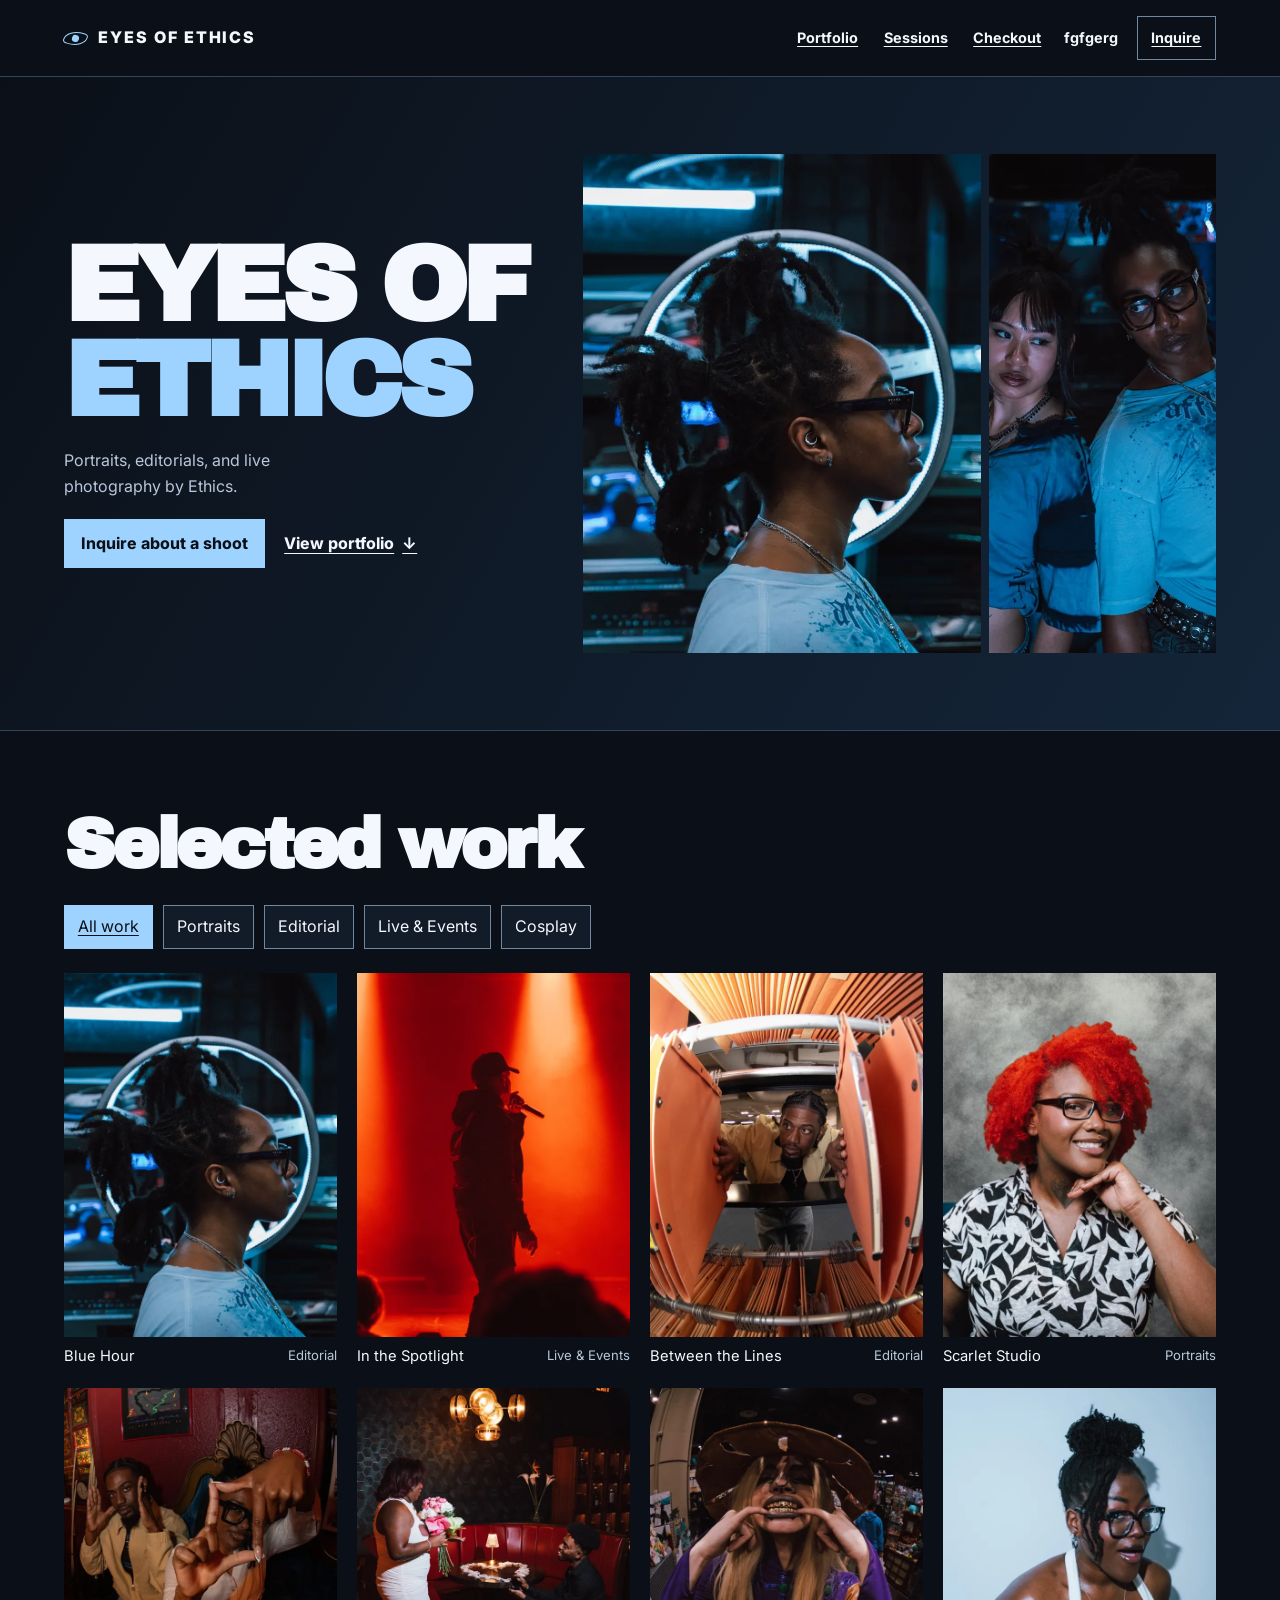
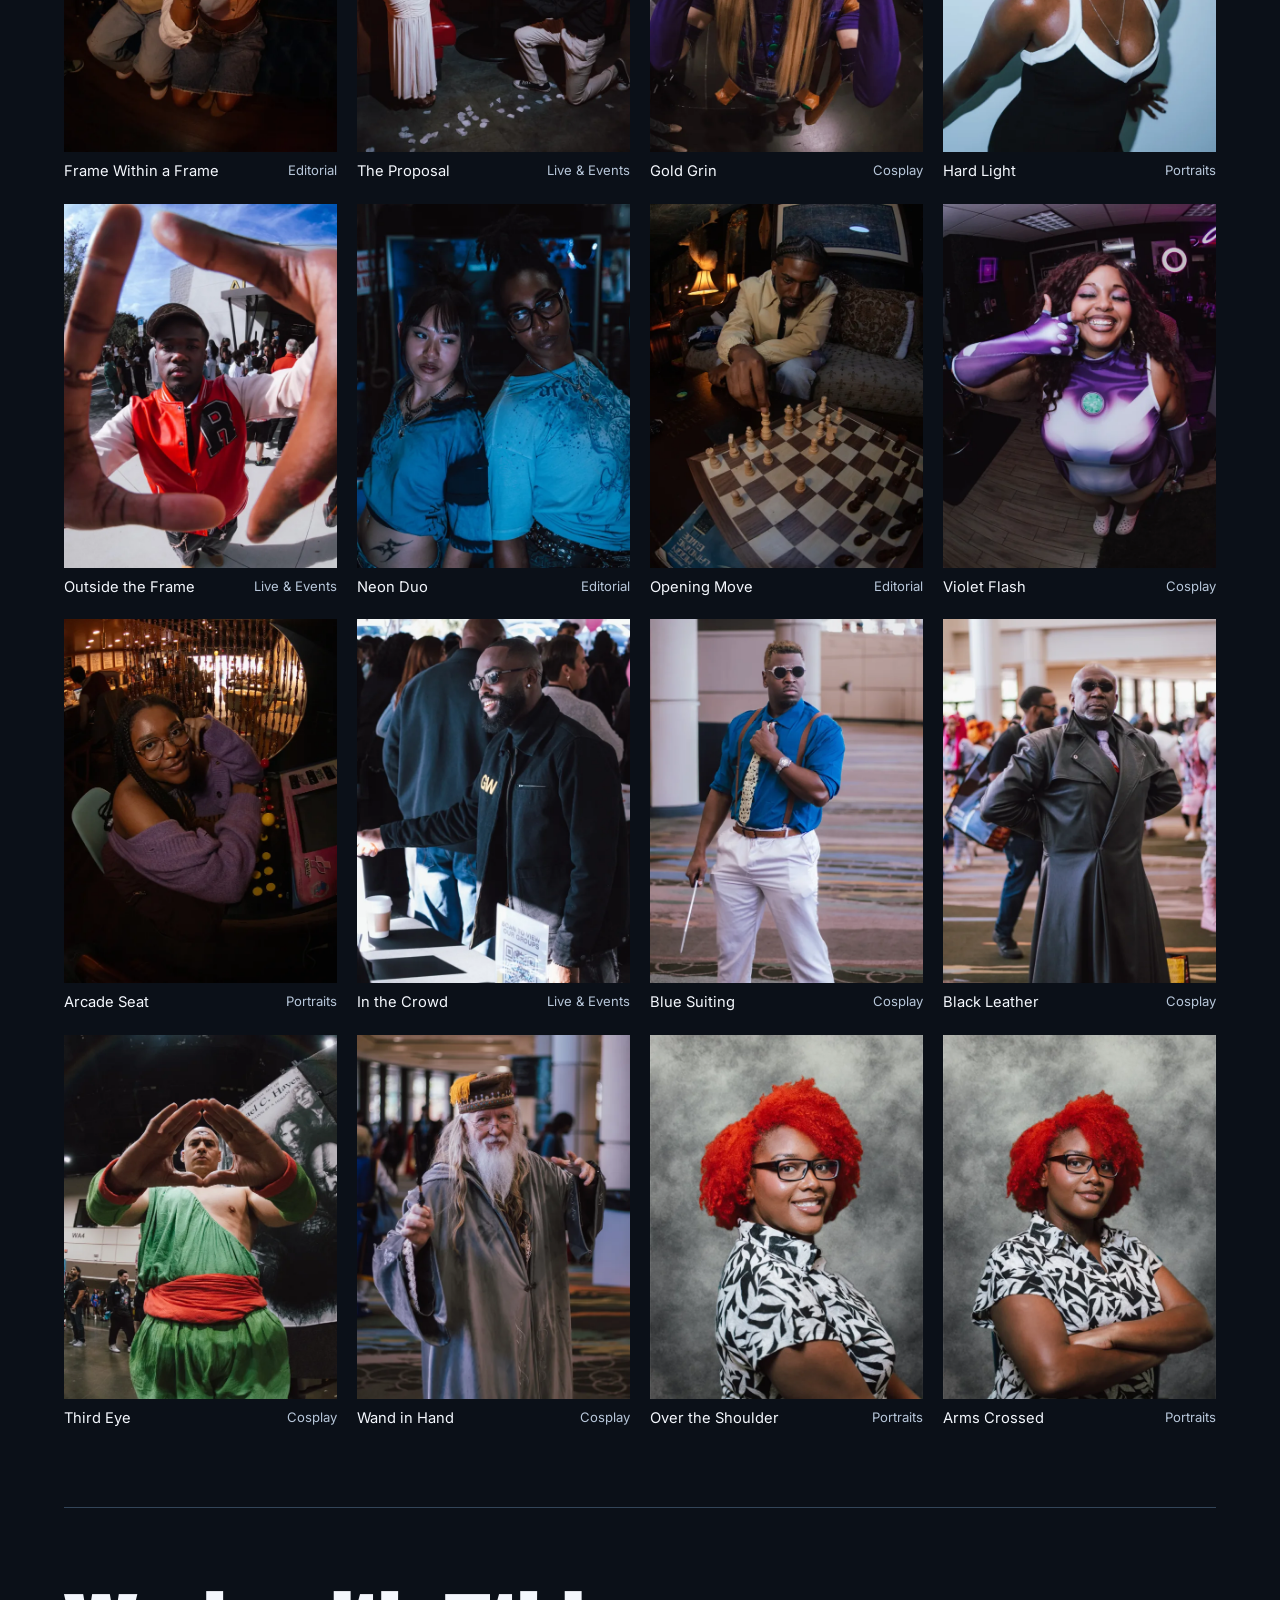
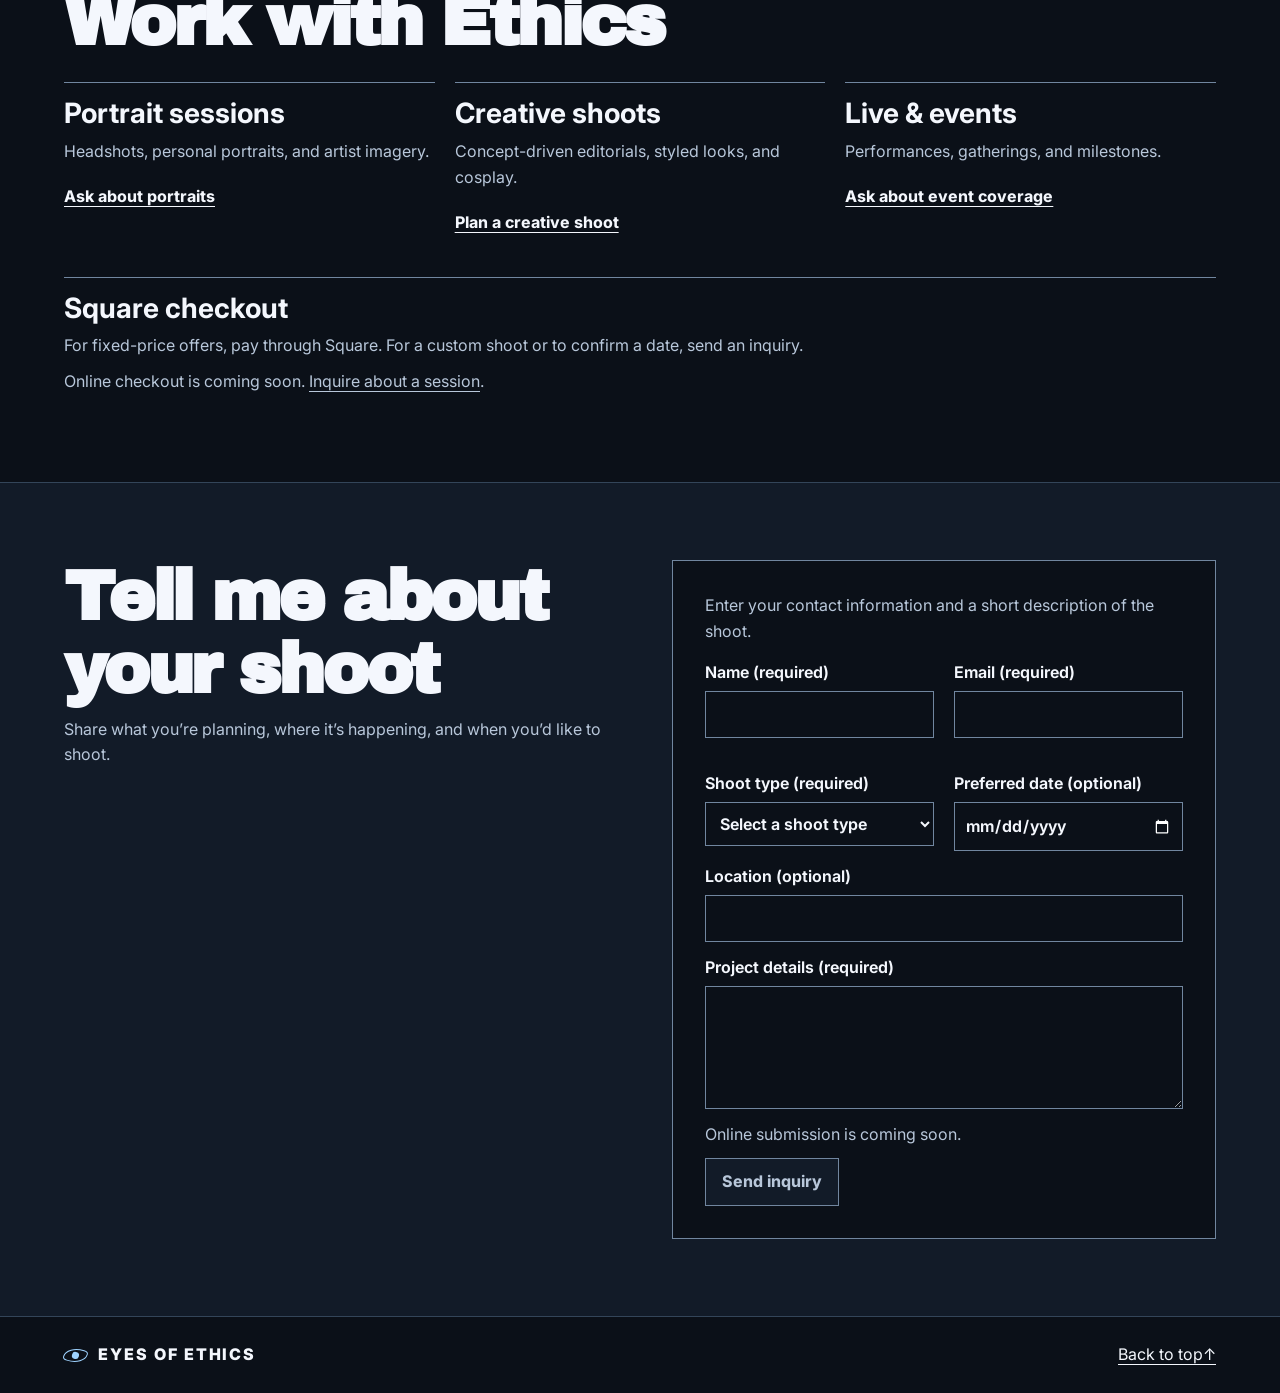
==== Eyes-of-Ethics/index.html @ e84295e5 "update" ====
<!DOCTYPE html>
<html lang="en">
    <head>
        <meta charset="UTF-8">
        <meta name="viewport" content="width=device-width, initial-scale=1.0">
        <meta name="description" content="Photography by Ethics, from creative portraits and editorials to live events and cosplay.">
        <meta name="theme-color" content="#0b1018">
        <title>Eyes of Ethics | Photography by Ethics</title>
        <link rel="stylesheet" href="https://fonts.googleapis.com/css2?family=Archivo+Black&amp;family=Inter:wght@400;600;700;800&amp;display=swap">
        <link rel="stylesheet" href="styles.css">
        <script src="config.js" defer></script>
        <script src="site.js" defer></script>
    </head>
    <body id="top">
        <a class="skip" href="#main">Skip to main content</a>

        <header class="site-header shell">
            <a class="wordmark" href="#top">
                <span class="mark" aria-hidden="true"></span>
                Eyes of Ethics
            </a>
            <nav aria-label="Main navigation">
                <a href="#work">Portfolio</a>
                <a href="#sessions">Sessions</a>
                <a href="#quick-orders">Checkout</a> fgfgerg
                <a class="nav-cta" href="#inquire">Inquire</a>
            </nav>
        </header>

        <main id="main" tabindex="-1">
            <section class="hero" aria-labelledby="hero-title">
                <div class="hero-inner shell">
                    <div class="hero-copy">
                        <h1 id="hero-title">Eyes of <span>Ethics</span></h1>
                        <p class="lede">Portraits, editorials, and live photography by Ethics.</p>
                        <div class="actions">
                            <a class="button" href="#inquire">Inquire about a shoot</a>
                            <a class="text-link" href="#work">View portfolio <span aria-hidden="true">↓</span></a>
                        </div>
                    </div>

                    <div class="hero-images">
                        <img
                            src="assets/DSC06698-1440.webp"
                            width="1440"
                            height="1920"
                            srcset="assets/DSC06698-600.webp 600w, assets/DSC06698-1440.webp 1440w"
                            sizes="(max-width: 740px) 66vw, 38vw"
                            alt="A portrait in profile framed by an electric blue ring light"
                            fetchpriority="high"
                        >
                        <img
                            src="assets/DSC06768-600.webp"
                            width="600"
                            height="800"
                            alt="Two people in graphic tees pose back to back under blue light"
                        >
                    </div>
                </div>
            </section>

            <section class="archive" id="work" aria-labelledby="work-title">
                <div class="shell">
                    <div class="section-heading">
                        <h2 id="work-title">Selected work</h2>
                    </div>

                    <div class="filters" role="group" aria-label="Filter portfolio" hidden>
                        <button type="button" data-filter="All" aria-pressed="true">All work</button>
                        <button type="button" data-filter="Portraits" aria-pressed="false">Portraits</button>
                        <button type="button" data-filter="Editorial" aria-pressed="false">Editorial</button>
                        <button type="button" data-filter="Live &amp; Events" aria-pressed="false">Live &amp; Events</button>
                        <button type="button" data-filter="Cosplay" aria-pressed="false">Cosplay</button>
                    </div>
                    <p class="sr-only" id="gallery-status" role="status"></p>

                    <div class="gallery">
                    <figure class="frame" data-category="Editorial">
                        <a href="assets/DSC06698-1440.webp" aria-labelledby="title-1" aria-describedby="photo-1">
                            <img
                                id="photo-1"
                                src="assets/DSC06698-600.webp"
                                width="600"
                                height="800"
                                alt="Side profile in glasses against a blue ring light"
                                width="600"
                                height="800"
                                loading="lazy"
                                decoding="async"
                            >
                        </a>
                        <figcaption>
                            <span id="title-1">Blue Hour</span>
                            <small>Editorial</small>
                        </figcaption>
                    </figure>

                    <figure class="frame" data-category="Live &amp; Events">
                        <a href="assets/IMG_2358-1440.webp" aria-labelledby="title-2" aria-describedby="photo-2">
                            <img
                                id="photo-2"
                                src="assets/IMG_2358-600.webp"
                                alt="Performer holding a microphone under orange spotlights"
                                width="600"
                                height="900"
                                loading="lazy"
                                decoding="async"
                            >
                        </a>
                        <figcaption>
                            <span id="title-2">In the Spotlight</span>
                            <small>Live &amp; Events</small>
                        </figcaption>
                    </figure>

                    <figure class="frame" data-category="Editorial">
                        <a href="assets/IMG_0804-1440.webp" aria-labelledby="title-3" aria-describedby="photo-3">
                            <img
                                id="photo-3"
                                src="assets/IMG_0804-600.webp"
                                alt="Wide-angle portrait between rows of orange chairs"
                                width="600"
                                height="800"
                                loading="lazy"
                                decoding="async"
                            >
                        </a>
                        <figcaption>
                            <span id="title-3">Between the Lines</span>
                            <small>Editorial</small>
                        </figcaption>
                    </figure>

                    <figure class="frame" data-category="Portraits">
                        <a href="assets/ash1-1440.webp" aria-labelledby="title-4" aria-describedby="photo-4">
                            <img
                                id="photo-4"
                                src="assets/ash1-600.webp"
                                alt="Smiling portrait with bright red hair and black glasses"
                                width="600"
                                height="900"
                                loading="lazy"
                                decoding="async"
                            >
                        </a>
                        <figcaption>
                            <span id="title-4">Scarlet Studio</span>
                            <small>Portraits</small>
                        </figcaption>
                    </figure>

                    <figure class="frame" data-category="Editorial">
                        <a href="assets/IMG_0892-1440.webp" aria-labelledby="title-5" aria-describedby="photo-5">
                            <img
                                id="photo-5"
                                src="assets/IMG_0892-600.webp"
                                alt="Two people making frames with their hands in a red room"
                                width="600"
                                height="801"
                                loading="lazy"
                                decoding="async"
                            >
                        </a>
                        <figcaption>
                            <span id="title-5">Frame Within a Frame</span>
                            <small>Editorial</small>
                        </figcaption>
                    </figure>

                    <figure class="frame" data-category="Live &amp; Events">
                        <a href="assets/IMG00094-1440.webp" aria-labelledby="title-6" aria-describedby="photo-6">
                            <img
                                id="photo-6"
                                src="assets/IMG00094-600.webp"
                                alt="A kneeling proposal beside roses in a red restaurant booth"
                                width="600"
                                height="801"
                                loading="lazy"
                                decoding="async"
                            >
                        </a>
                        <figcaption>
                            <span id="title-6">The Proposal</span>
                            <small>Live &amp; Events</small>
                        </figcaption>
                    </figure>

                    <figure class="frame" data-category="Cosplay">
                        <a href="assets/IMG_8602-1440.webp" aria-labelledby="title-7" aria-describedby="photo-7">
                            <img
                                id="photo-7"
                                src="assets/IMG_8602-600.webp"
                                alt="Cosplayer in purple holding up a grin beneath a wide hat"
                                width="600"
                                height="900"
                                loading="lazy"
                                decoding="async"
                            >
                        </a>
                        <figcaption>
                            <span id="title-7">Gold Grin</span>
                            <small>Cosplay</small>
                        </figcaption>
                    </figure>

                    <figure class="frame" data-category="Portraits">
                        <a href="assets/IMG_4304-1440.webp" aria-labelledby="title-8" aria-describedby="photo-8">
                            <img
                                id="photo-8"
                                src="assets/IMG_4304-600.webp"
                                alt="Person in black glasses casting a sharp shadow on a pale blue wall"
                                width="600"
                                height="800"
                                loading="lazy"
                                decoding="async"
                            >
                        </a>
                        <figcaption>
                            <span id="title-8">Hard Light</span>
                            <small>Portraits</small>
                        </figcaption>
                    </figure>

                    <figure class="frame" data-category="Live &amp; Events">
                        <a href="assets/IMG_4020-1440.webp" aria-labelledby="title-9" aria-describedby="photo-9">
                            <img
                                id="photo-9"
                                src="assets/IMG_4020-600.webp"
                                alt="Person in a red varsity jacket framing the lens outdoors"
                                width="600"
                                height="800"
                                loading="lazy"
                                decoding="async"
                            >
                        </a>
                        <figcaption>
                            <span id="title-9">Outside the Frame</span>
                            <small>Live &amp; Events</small>
                        </figcaption>
                    </figure>

                    <figure class="frame" data-category="Editorial">
                        <a href="assets/DSC06768-1440.webp" aria-labelledby="title-10" aria-describedby="photo-10">
                            <img
                                id="photo-10"
                                src="assets/DSC06768-600.webp"
                                alt="Two people posed back to back under blue light"
                                width="600"
                                height="800"
                                loading="lazy"
                                decoding="async"
                            >
                        </a>
                        <figcaption>
                            <span id="title-10">Neon Duo</span>
                            <small>Editorial</small>
                        </figcaption>
                    </figure>

                    <figure class="frame" data-category="Editorial">
                        <a href="assets/IMG_0849-1440.webp" aria-labelledby="title-11" aria-describedby="photo-11">
                            <img
                                id="photo-11"
                                src="assets/IMG_0849-600.webp"
                                alt="Person reaching for a chess piece in a lamplit room"
                                width="600"
                                height="801"
                                loading="lazy"
                                decoding="async"
                            >
                        </a>
                        <figcaption>
                            <span id="title-11">Opening Move</span>
                            <small>Editorial</small>
                        </figcaption>
                    </figure>

                    <figure class="frame" data-category="Cosplay">
                        <a href="assets/IMG_1599-1440.webp" aria-labelledby="title-12" aria-describedby="photo-12">
                            <img
                                id="photo-12"
                                src="assets/IMG_1599-600.webp"
                                alt="Smiling cosplayer in purple and white under neon light"
                                width="600"
                                height="801"
                                loading="lazy"
                                decoding="async"
                            >
                        </a>
                        <figcaption>
                            <span id="title-12">Violet Flash</span>
                            <small>Cosplay</small>
                        </figcaption>
                    </figure>

                    <figure class="frame" data-category="Portraits">
                        <a href="assets/IMG_0922-1440.webp" aria-labelledby="title-13" aria-describedby="photo-13">
                            <img
                                id="photo-13"
                                src="assets/IMG_0922-600.webp"
                                alt="Person in purple beside an arcade cabinet"
                                width="600"
                                height="801"
                                loading="lazy"
                                decoding="async"
                            >
                        </a>
                        <figcaption>
                            <span id="title-13">Arcade Seat</span>
                            <small>Portraits</small>
                        </figcaption>
                    </figure>

                    <figure class="frame" data-category="Live &amp; Events">
                        <a href="assets/IMG_5993-1440.webp" aria-labelledby="title-14" aria-describedby="photo-14">
                            <img
                                id="photo-14"
                                src="assets/IMG_5993-600.webp"
                                alt="Smiling attendee wearing sunglasses at a crowded gathering"
                                width="600"
                                height="900"
                                loading="lazy"
                                decoding="async"
                            >
                        </a>
                        <figcaption>
                            <span id="title-14">In the Crowd</span>
                            <small>Live &amp; Events</small>
                        </figcaption>
                    </figure>

                    <figure class="frame" data-category="Cosplay">
                        <a href="assets/IMG_8621-1440.webp" aria-labelledby="title-15" aria-describedby="photo-15">
                            <img
                                id="photo-15"
                                src="assets/IMG_8621-600.webp"
                                alt="Convention portrait in a blue shirt and white trousers"
                                width="600"
                                height="801"
                                loading="lazy"
                                decoding="async"
                            >
                        </a>
                        <figcaption>
                            <span id="title-15">Blue Suiting</span>
                            <small>Cosplay</small>
                        </figcaption>
                    </figure>

                    <figure class="frame" data-category="Cosplay">
                        <a href="assets/IMG_8712-1440.webp" aria-labelledby="title-16" aria-describedby="photo-16">
                            <img
                                id="photo-16"
                                src="assets/IMG_8712-600.webp"
                                alt="Convention portrait in a black leather coat and round sunglasses"
                                width="600"
                                height="900"
                                loading="lazy"
                                decoding="async"
                            >
                        </a>
                        <figcaption>
                            <span id="title-16">Black Leather</span>
                            <small>Cosplay</small>
                        </figcaption>
                    </figure>

                    <figure class="frame" data-category="Cosplay">
                        <a href="assets/IMG_8732-1440.webp" aria-labelledby="title-17" aria-describedby="photo-17">
                            <img
                                id="photo-17"
                                src="assets/IMG_8732-600.webp"
                                alt="Cosplayer in green framing a painted third eye with both hands"
                                width="600"
                                height="801"
                                loading="lazy"
                                decoding="async"
                            >
                        </a>
                        <figcaption>
                            <span id="title-17">Third Eye</span>
                            <small>Cosplay</small>
                        </figcaption>
                    </figure>

                    <figure class="frame" data-category="Cosplay">
                        <a href="assets/IMG_8764-1440.webp" aria-labelledby="title-18" aria-describedby="photo-18">
                            <img
                                id="photo-18"
                                src="assets/IMG_8764-600.webp"
                                alt="Wizard cosplayer holding up a wand"
                                width="600"
                                height="801"
                                loading="lazy"
                                decoding="async"
                            >
                        </a>
                        <figcaption>
                            <span id="title-18">Wand in Hand</span>
                            <small>Cosplay</small>
                        </figcaption>
                    </figure>

                    <figure class="frame" data-category="Portraits">
                        <a href="assets/ash2-1440.webp" aria-labelledby="title-19" aria-describedby="photo-19">
                            <img
                                id="photo-19"
                                src="assets/ash2-600.webp"
                                alt="Red-haired studio subject glancing over one shoulder"
                                width="600"
                                height="900"
                                loading="lazy"
                                decoding="async"
                            >
                        </a>
                        <figcaption>
                            <span id="title-19">Over the Shoulder</span>
                            <small>Portraits</small>
                        </figcaption>
                    </figure>

                    <figure class="frame" data-category="Portraits">
                        <a href="assets/ash4-1440.webp" aria-labelledby="title-20" aria-describedby="photo-20">
                            <img
                                id="photo-20"
                                src="assets/ash4-600.webp"
                                alt="Red-haired studio subject with arms crossed against gray"
                                width="600"
                                height="900"
                                loading="lazy"
                                decoding="async"
                            >
                        </a>
                        <figcaption>
                            <span id="title-20">Arms Crossed</span>
                            <small>Portraits</small>
                        </figcaption>
                    </figure>
                    </div>
                </div>
            </section>

            <section class="sessions shell" id="sessions" aria-labelledby="sessions-title">
                <div class="section-heading">
                    <h2 id="sessions-title">Work with Ethics</h2>
                </div>
                <div class="session-grid">
                    <article>
                        <h3>Portrait sessions</h3>
                        <p>Headshots, personal portraits, and artist imagery.</p>
                        <a class="text-link" href="#inquire" data-project="Portraits">Ask about portraits</a>
                    </article>
                    <article>
                        <h3>Creative shoots</h3>
                        <p>Concept-driven editorials, styled looks, and cosplay.</p>
                        <a class="text-link" href="#inquire" data-project="Editorial">Plan a creative shoot</a>
                    </article>
                    <article>
                        <h3>Live &amp; events</h3>
                        <p>Performances, gatherings, and milestones.</p>
                        <a class="text-link" href="#inquire" data-project="Live &amp; Events">Ask about event coverage</a>
                    </article>
                </div>
                <section id="quick-orders" class="quick-orders" aria-labelledby="checkout-title">
                    <h3 id="checkout-title">Square checkout</h3>
                    <p>For fixed-price offers, pay through Square. For a custom shoot or to confirm a date, send an inquiry.</p>
                    <div id="checkout-links" class="session-grid" hidden></div>
                    <p id="checkout-unavailable">Online checkout is coming soon. <a href="#inquire">Inquire about a session</a>.</p>
                </section>
            </section>

            <section class="contact" id="inquire" aria-labelledby="contact-title" tabindex="-1">
                <div class="shell contact-grid">
                    <div>
                        <h2 id="contact-title">Tell me about your shoot</h2>
                        <p>Share what you’re planning, where it’s happening, and when you’d like to shoot.</p>
                    </div>

                    <form id="inquiry" action="about:blank" method="post" aria-labelledby="contact-title" aria-describedby="form-help">
                        <p id="form-help">Enter your contact information and a short description of the shoot.</p>
                        <div class="form-grid">
                            <label for="name">Name (required)
                                <input id="name" name="name" autocomplete="name" required maxlength="120">
                            </label>
                            <label for="email">Email (required)
                                <input id="email" name="email" type="email" autocomplete="email" required maxlength="180">
                            </label>
                            <label for="project">Shoot type (required)
                                <select id="project" name="project" required>
                                    <option value="">Select a shoot type</option>
                                    <option>Portraits</option>
                                    <option>Editorial</option>
                                    <option>Live &amp; Events</option>
                                    <option>Cosplay</option>
                                    <option>Other</option>
                                </select>
                            </label>
                            <label for="date">Preferred date (optional)
                                <input id="date" name="date" type="date">
                            </label>
                        </div>
                        <label for="location">Location (optional)
                            <input id="location" name="location" maxlength="180">
                        </label>
                        <label for="message">Project details (required)
                            <textarea id="message" name="message" rows="4" maxlength="3000" required></textarea>
                        </label>
                        <p id="inquiry-unavailable">Online submission is coming soon.</p>
                        <button class="button" id="send-inquiry" type="submit" aria-describedby="inquiry-unavailable" disabled>Send inquiry</button>
                        <p id="form-note" role="status"></p>
                    </form>
                </div>
            </section>
        </main>

        <footer class="site-footer shell">
            <a class="wordmark" href="#top">
                <span class="mark" aria-hidden="true"></span>
                Eyes of Ethics
            </a>
            <a href="#top">Back to top <span aria-hidden="true">↑</span></a>
        </footer>

        <dialog id="lightbox" aria-labelledby="viewer-title">
            <div class="viewer-top">
                <h2 id="viewer-title">Portfolio image</h2>
                <button type="button" data-close autofocus>Close</button>
            </div>
            <img id="large-photo" alt="">
            <div class="viewer-bottom">
                <button type="button" data-step="-1" aria-label="Previous photograph">←</button>
                <p id="photo-caption" role="status">
                    <span id="photo-title"></span>
                    <span id="photo-count"></span>
                    <span class="sr-only" id="photo-description"></span>
                </p>
                <button type="button" data-step="1" aria-label="Next photograph">→</button>
            </div>
        </dialog>
    </body>
</html>
---- Eyes-of-Ethics/styles.css ----
:root {
    color-scheme: dark;
    --background: #0b1018;
    --panel: #121b28;
    --text: #f4f7fd;
    --muted: #b8c7da;
    --blue: #9fd3ff;
    --line: #71869f;
    --focus: #fbe28e;
    --sans: "Inter", system-ui, sans-serif;
    --display: "Archivo Black", "Inter", system-ui, sans-serif;
}

* {
    box-sizing: border-box;
}

[hidden] {
    display: none !important;
}

body {
    margin: 0;
    background: var(--background);
    color: var(--text);
    font: 1rem/1.6 var(--sans);
}

h1,
h2,
h3,
p,
figure {
    margin: 0;
}

h1,
h2,
h3 {
    line-height: 1.05;
    overflow-wrap: anywhere;
}

h2 {
    font: 800 clamp(2.1rem, 5.5vw, 5rem)/1.04 var(--display);
    letter-spacing: -.045em;
}

h3 {
    margin-bottom: .55rem;
    font-size: clamp(1.25rem, 2.4vw, 1.75rem);
}

a {
    color: inherit;
    text-underline-offset: .23em;
}

button,
input,
select,
textarea {
    color: inherit;
    font: inherit;
}

button {
    cursor: pointer;
}

img {
    display: block;
    max-width: 100%;
}

:focus-visible {
    outline: 3px solid var(--focus);
    outline-offset: 4px;
    box-shadow: 0 0 0 4px var(--background);
}

.shell {
    width: min(90%, 85rem);
    margin-inline: auto;
}

.skip {
    position: fixed;
    top: .75rem;
    left: .75rem;
    z-index: 2;
    padding: .7rem 1rem;
    background: var(--background);
    transform: translateY(-200%);
}

.skip:focus {
    transform: none;
}

.sr-only {
    position: absolute;
    width: 1px;
    height: 1px;
    overflow: hidden;
    clip-path: inset(50%);
    white-space: nowrap;
}

/* Header and hero */
.site-header,
.site-footer,
nav,
.actions {
    display: flex;
    flex-wrap: wrap;
    align-items: center;
    gap: .75rem 1.2rem;
}

.site-header,
.site-footer {
    justify-content: space-between;
    padding-block: 1rem;
}

.wordmark,
nav a,
.site-footer > a {
    display: inline-flex;
    align-items: center;
    min-height: 44px;
}

.wordmark {
    gap: .7rem;
    font-weight: 850;
    letter-spacing: .12em;
    text-decoration: none;
    text-transform: uppercase;
}

.mark {
    display: grid;
    place-items: center;
    width: 1.45rem;
    height: .92rem;
    border: 1px solid var(--blue);
    border-radius: 80% 20%;
    transform: rotate(17deg);
}

.mark::after {
    width: .4rem;
    height: .4rem;
    border-radius: 50%;
    background: var(--blue);
    content: "";
}

nav {
    font-size: .9rem;
    font-weight: 700;
}

nav a {
    padding-inline: .2rem;
}

.nav-cta {
    padding-inline: .85rem;
    border: 1px solid var(--line);
}

.hero {
    background: linear-gradient(120deg, #0b1018, #142539);
    border-block: 1px solid #334559;
}

.hero-inner {
    display: grid;
    grid-template-columns: minmax(0, .85fr) minmax(0, 1.15fr);
    align-items: center;
    gap: clamp(1.5rem, 4vw, 4rem);
    padding-block: clamp(2rem, 6vw, 6rem);
}

.hero h1 {
    max-width: 8ch;
    font: 900 clamp(3.1rem, 8.2vw, 8.4rem)/.9 var(--display);
    letter-spacing: -.055em;
    text-transform: uppercase;
}

.hero h1 span {
    display: block;
    color: var(--blue);
}

.lede {
    max-width: 28ch;
    margin-block: 1.25rem;
    color: var(--muted);
}

.hero-images {
    display: grid;
    grid-template-columns: 1.75fr 1fr;
    gap: .5rem;
    min-width: 0;
}

.hero-images img {
    width: 100%;
    height: clamp(17rem, 39vw, 40rem);
    object-fit: cover;
}

.button,
.text-link {
    display: inline-flex;
    align-items: center;
    gap: .5rem;
    min-height: 44px;
    font-weight: 750;
}

.button {
    padding: .65rem 1rem;
    border: 1px solid transparent;
    background: var(--blue);
    color: var(--background);
    text-decoration: none;
}

.button:hover {
    background: var(--text);
}

/* Portfolio and sessions */
.archive,
.sessions,
.contact {
    padding-block: clamp(2.75rem, 6vw, 6rem);
}

.section-heading {
    margin-bottom: 1.5rem;
}

.filters {
    display: flex;
    flex-wrap: wrap;
    gap: .65rem;
    margin-bottom: 1.5rem;
}

.filters button,
dialog button {
    min-width: 44px;
    min-height: 44px;
    padding: .45rem .8rem;
    border: 1px solid var(--line);
    background: var(--panel);
}

.filters button[aria-pressed="true"] {
    border-color: var(--blue);
    background: var(--blue);
    color: var(--background);
    text-decoration: underline;
    text-underline-offset: .2em;
}

.gallery,
.session-grid,
.contact-grid,
.form-grid {
    display: grid;
    gap: 1.25rem;
}

.gallery {
    grid-template-columns: repeat(4, minmax(0, 1fr));
}

.frame a {
    display: block;
    background: var(--panel);
}

.frame a:focus-visible {
    position: relative;
    z-index: 1;
}

.frame img {
    width: 100%;
    height: auto;
    aspect-ratio: 3 / 4;
    object-fit: cover;
}

.frame figcaption {
    display: flex;
    flex-wrap: wrap;
    justify-content: space-between;
    gap: .15rem .55rem;
    padding-top: .5rem;
    font-size: .92rem;
}

.frame small {
    color: var(--muted);
    font-size: .82rem;
}

.sessions {
    border-top: 1px solid #334559;
}

.session-grid {
    grid-template-columns: repeat(3, minmax(0, 1fr));
}

.session-grid article,
.quick-orders {
    padding-top: 1rem;
    border-top: 1px solid var(--line);
}

.quick-orders {
    margin-top: 2rem;
}

#checkout-links {
    margin-top: 1rem;
}

#checkout-links h4 {
    margin: 0 0 .5rem;
    font-size: 1.15rem;
}

/* Inquiry form */
.contact {
    background: var(--panel);
    border-block: 1px solid #334559;
}

.contact-grid,
.form-grid {
    grid-template-columns: repeat(2, minmax(0, 1fr));
}

.contact-grid {
    align-items: start;
    gap: clamp(1.5rem, 5vw, 4rem);
}

#inquiry {
    min-width: 0;
    padding: clamp(1rem, 3vw, 2rem);
    border: 1px solid var(--line);
    background: var(--background);
}

#form-help {
    margin-top: 0;
    margin-bottom: 1rem;
}

#inquiry .button:disabled {
    background: var(--panel);
    color: var(--muted);
    border-color: var(--line);
    cursor: default;
}

.contact p,
.sessions p {
    margin-block: .65rem;
    color: var(--muted);
}

label {
    display: block;
    min-width: 0;
    margin-bottom: .8rem;
    font-weight: 650;
}

input,
select,
textarea {
    display: block;
    width: 100%;
    min-width: 0;
    min-height: 44px;
    margin-top: .35rem;
    padding: .6rem;
    border: 1px solid var(--line);
    border-radius: 0;
    background: var(--background);
}

textarea {
    resize: vertical;
}

#form-note:empty {
    margin: 0;
}

/* Photo viewer */
dialog {
    width: min(92vw, 55rem);
    max-height: 94vh;
    padding: 1rem;
    border: 1px solid var(--line);
    background: var(--panel);
    color: var(--text);
}

dialog::backdrop {
    background: #03060bea;
}

body:has(dialog[open]) {
    overflow: hidden;
}

dialog img {
    width: auto;
    max-height: 65vh;
    margin-inline: auto;
    object-fit: contain;
}

.viewer-top,
.viewer-bottom {
    display: flex;
    align-items: center;
    justify-content: space-between;
    gap: .75rem;
}

.viewer-top {
    margin-bottom: .8rem;
}

.viewer-top h2 {
    font-size: 1.25rem;
    letter-spacing: 0;
}

.viewer-bottom {
    margin-top: .8rem;
    text-align: center;
}

#photo-count {
    display: block;
    color: var(--muted);
    font-size: .85rem;
}

@media (max-width: 62rem) {
    .gallery {
        grid-template-columns: repeat(3, minmax(0, 1fr));
    }
}

@media (max-width: 46rem) {
    .hero-inner,
    .contact-grid,
    .session-grid {
        grid-template-columns: 1fr;
    }

    .hero h1 {
        font-size: clamp(3.1rem, 14vw, 6rem);
    }

    .hero-images img {
        height: clamp(15rem, 66vw, 29rem);
    }

    .gallery {
        grid-template-columns: repeat(2, minmax(0, 1fr));
    }
}

@media (max-width: 34rem) {
    .form-grid {
        grid-template-columns: 1fr;
        gap: 0;
    }

    .site-header nav {
        width: 100%;
    }
}

@media (forced-colors: active) {
    .button {
        border-color: ButtonText;
    }

    :focus-visible {
        outline-color: Highlight;
    }
}
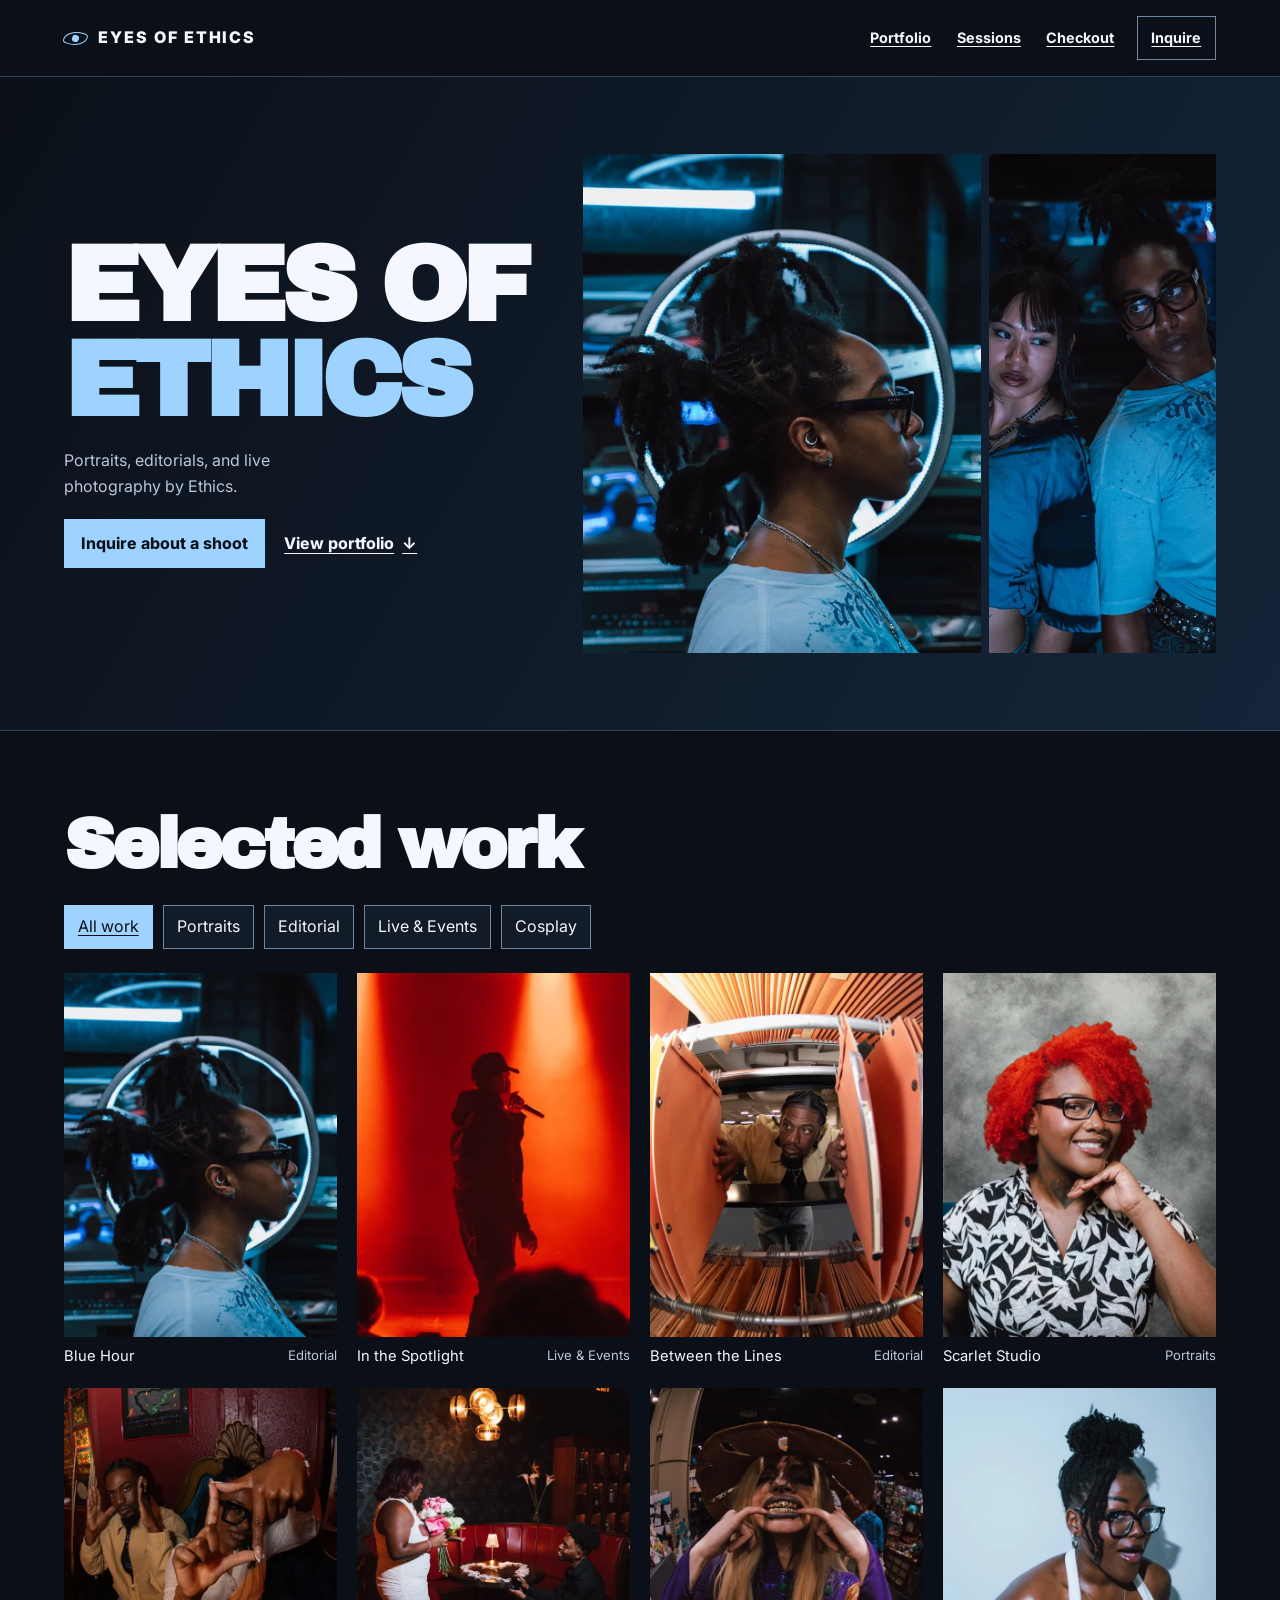
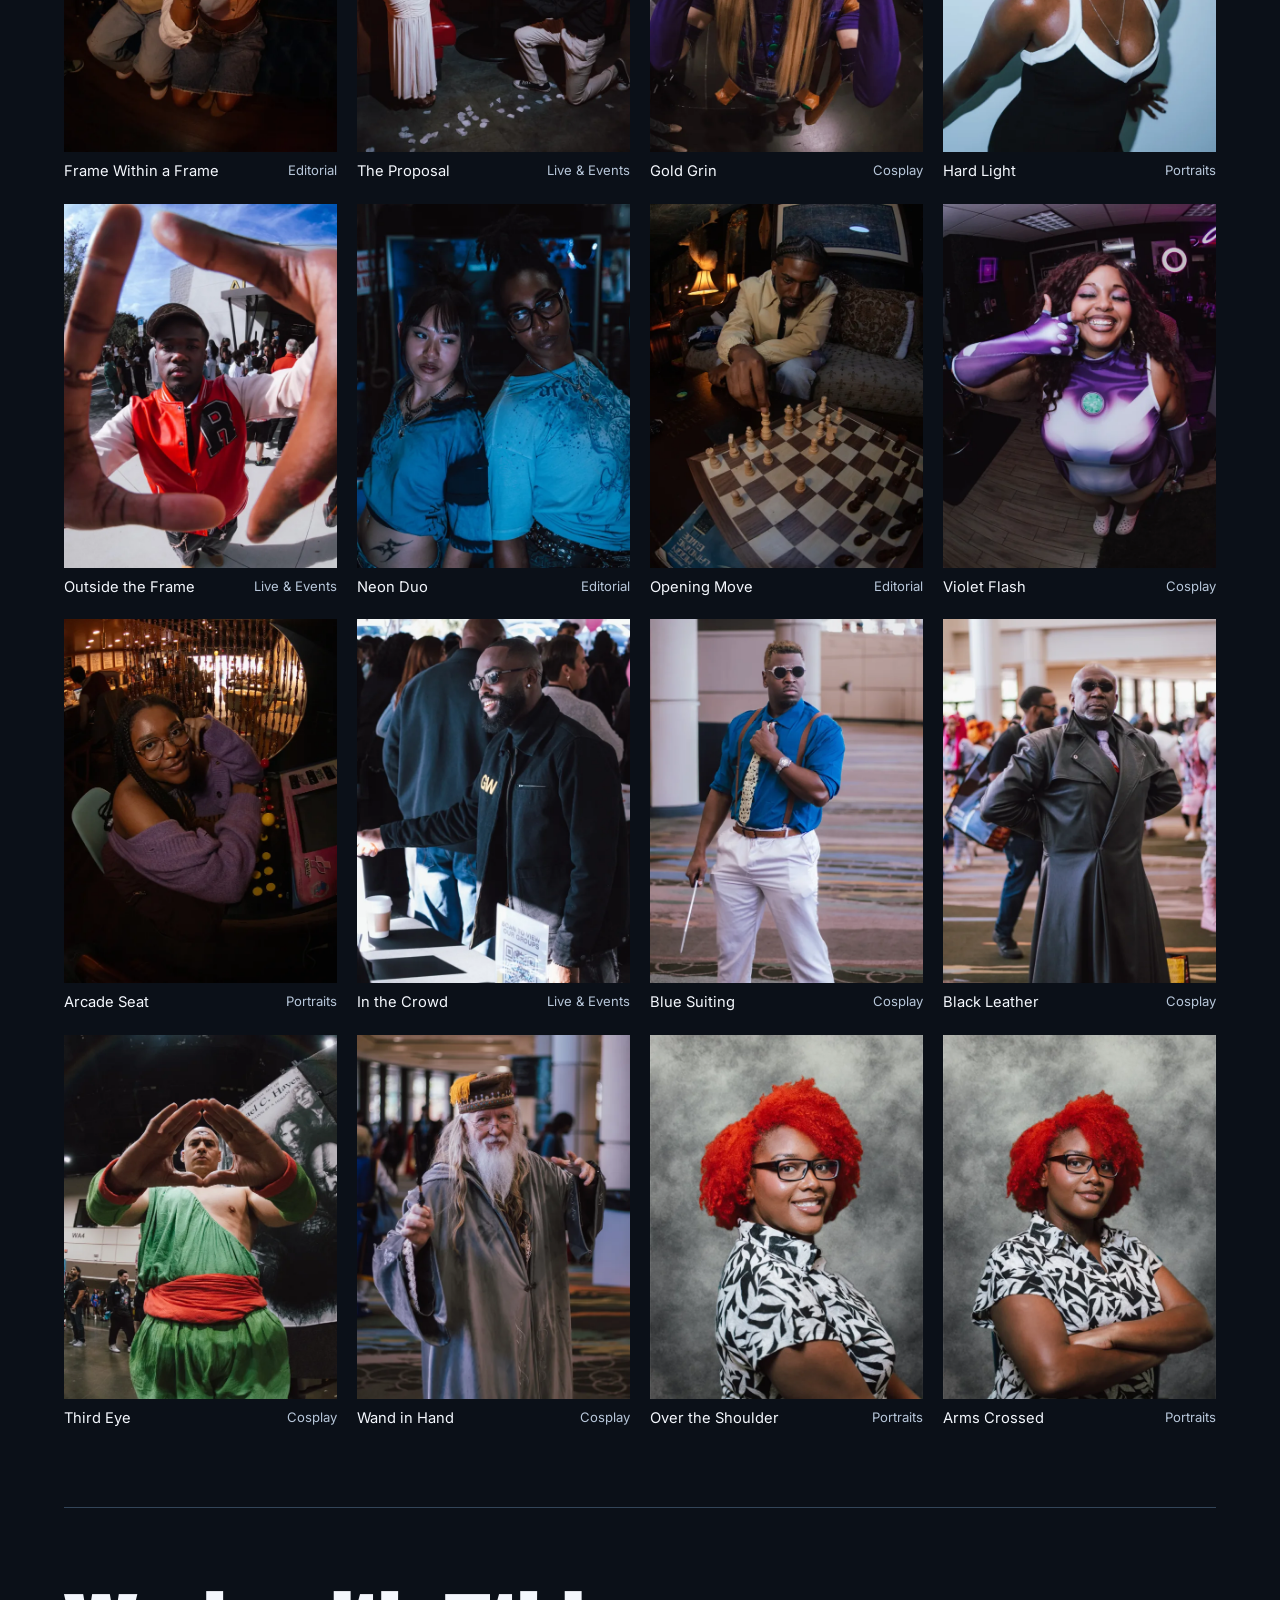
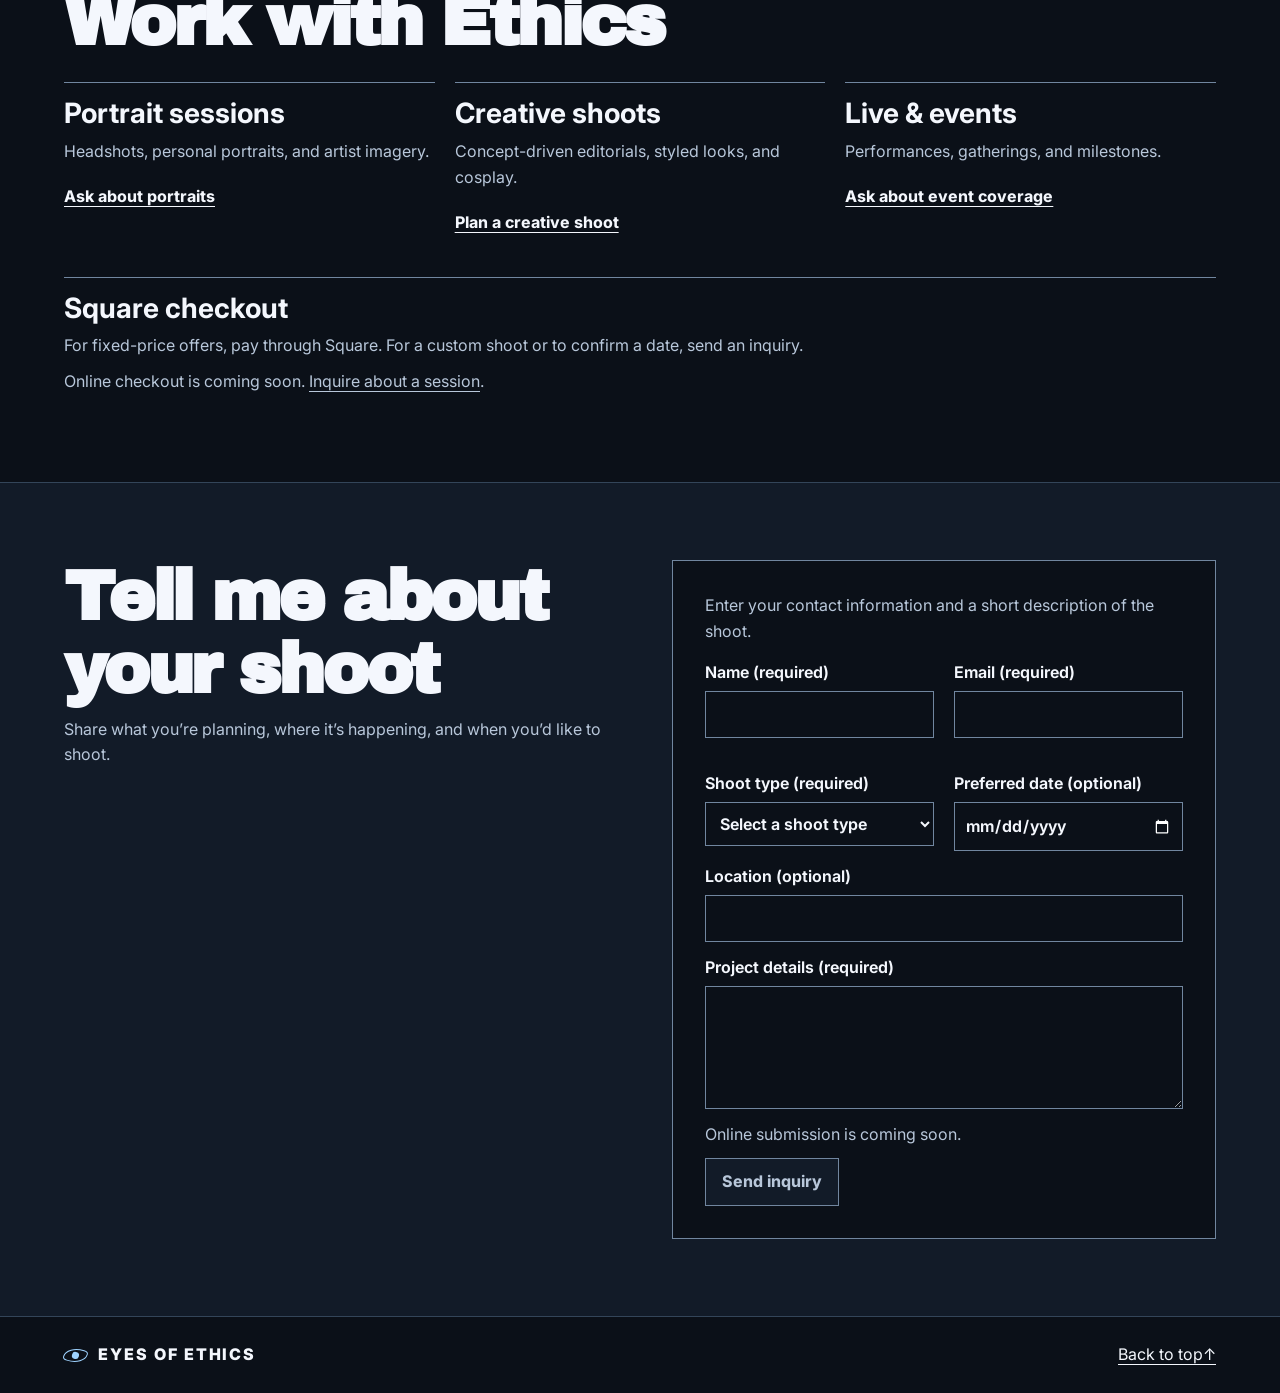
==== commit 165a8414: "update" ====
--- a/Eyes-of-Ethics/index.html
+++ b/Eyes-of-Ethics/index.html
@@ -22,7 +22,7 @@
             <nav aria-label="Main navigation">
                 <a href="#work">Portfolio</a>
                 <a href="#sessions">Sessions</a>
-                <a href="#quick-orders">Checkout</a> fgfgerg
+                <a href="#quick-orders">Checkout</a>
                 <a class="nav-cta" href="#inquire">Inquire</a>
             </nav>
         </header>
